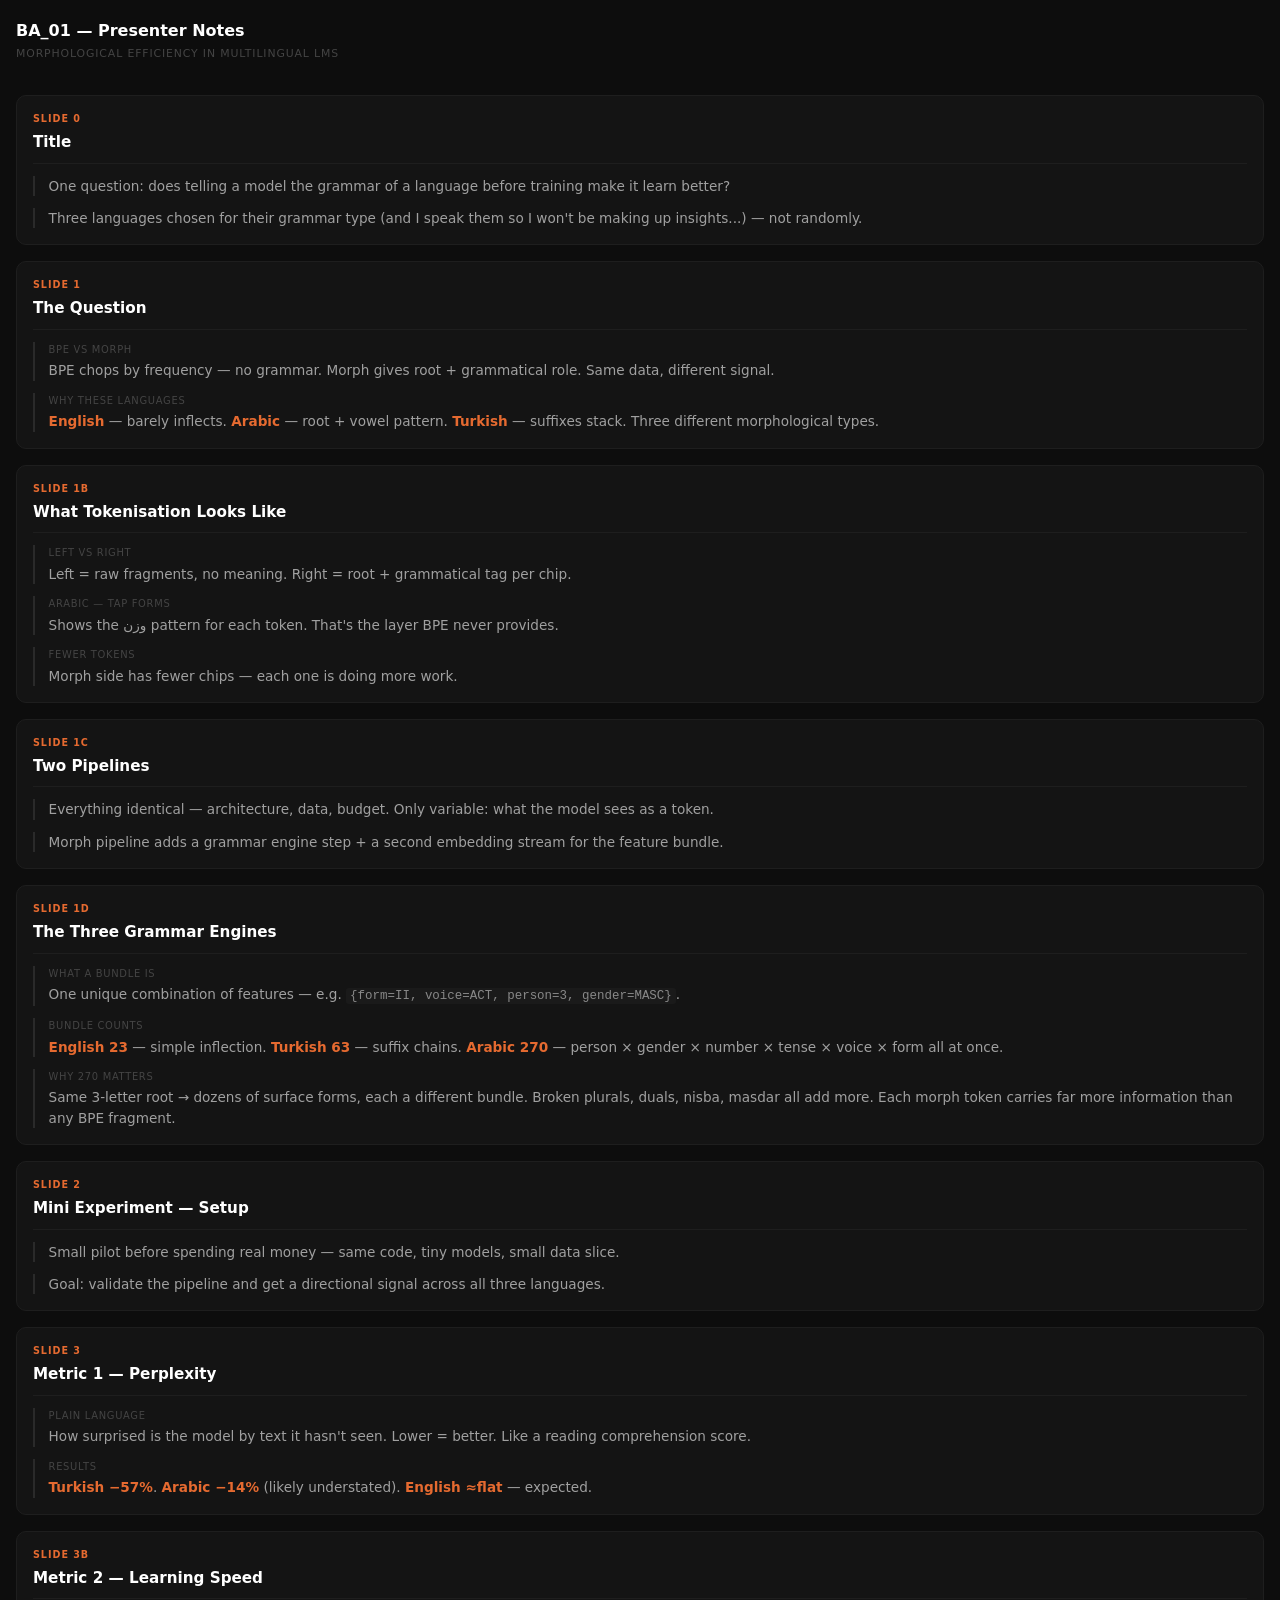
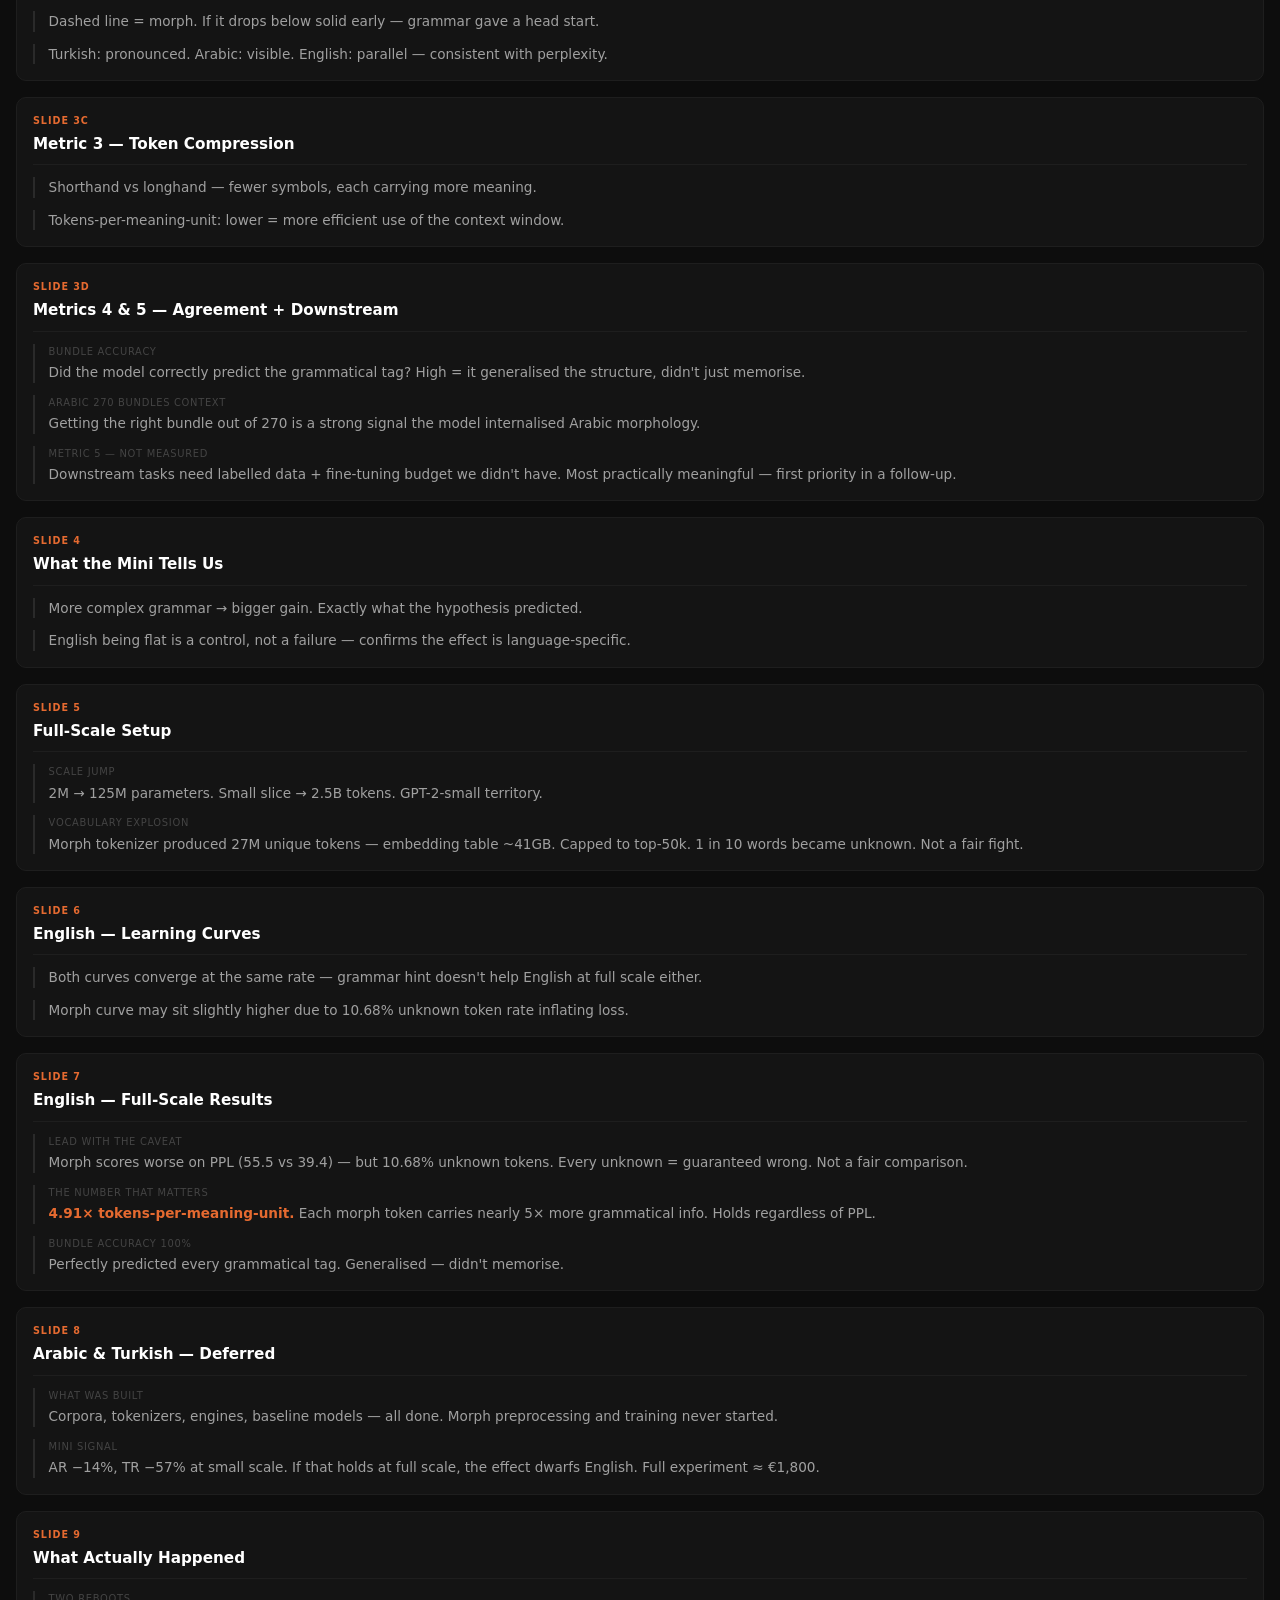
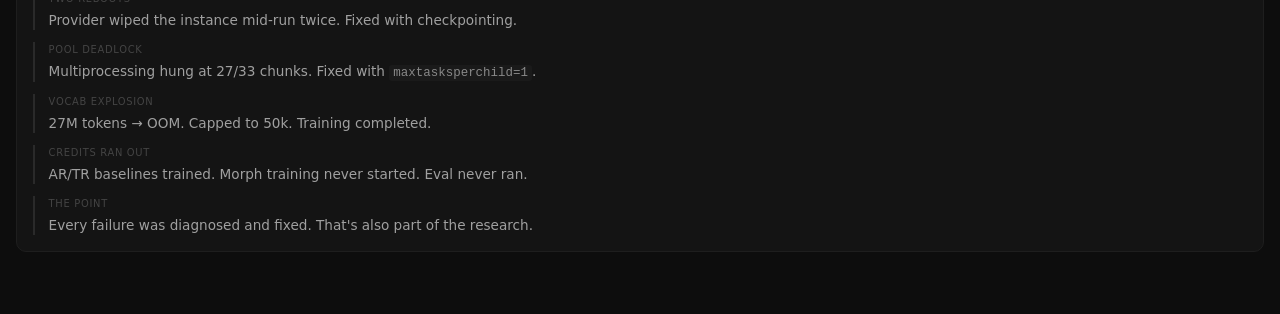
==== morph_efficiency_project/presentation/cards.html @ 97f96cdd "added the mini experiment (6 models, 3 langs) and interactive presentation with Arabic morphology re" ====
<!DOCTYPE html>
<html lang="en">
<head>
<meta charset="UTF-8"/>
<meta name="viewport" content="width=device-width, initial-scale=1.0"/>
<title>Notes — BA_01</title>
<style>
  * { box-sizing: border-box; margin: 0; padding: 0; }
  body {
    background: #0d0d0d;
    color: #c8c8c8;
    font-family: system-ui, -apple-system, sans-serif;
    font-size: 0.95rem;
    line-height: 1.55;
    padding: 1.2rem 1rem 3rem;
  }

  h1 {
    font-size: 1rem;
    font-weight: 700;
    color: #fff;
    margin-bottom: 0.15rem;
  }
  .subtitle {
    font-size: 0.68rem;
    color: #444;
    text-transform: uppercase;
    letter-spacing: 0.08em;
    margin-bottom: 2rem;
  }

  .card {
    background: #141414;
    border: 1px solid #1e1e1e;
    border-radius: 10px;
    padding: 1rem;
    margin-bottom: 1rem;
  }

  .slide-tag {
    font-size: 0.6rem;
    text-transform: uppercase;
    letter-spacing: 0.1em;
    color: #e56a30;
    font-weight: 700;
    margin-bottom: 0.25rem;
  }

  .slide-title {
    font-size: 0.95rem;
    font-weight: 700;
    color: #fff;
    margin-bottom: 0.75rem;
    padding-bottom: 0.5rem;
    border-bottom: 1px solid #1e1e1e;
  }

  .point {
    margin-bottom: 0.75rem;
    padding-left: 0.85rem;
    border-left: 2px solid #2a2a2a;
  }
  .point:last-child { margin-bottom: 0; }

  .point-label {
    font-size: 0.62rem;
    text-transform: uppercase;
    letter-spacing: 0.07em;
    color: #444;
    margin-bottom: 0.2rem;
  }

  .point p {
    font-size: 0.85rem;
    color: #a0a0a0;
    line-height: 1.5;
  }

  .hi { color: #e56a30; font-weight: 600; }
  code {
    font-family: monospace;
    font-size: 0.78rem;
    background: #1a1a1a;
    padding: 1px 4px;
    border-radius: 3px;
    color: #888;
  }
</style>
</head>
<body>

<h1>BA_01 — Presenter Notes</h1>
<p class="subtitle">Morphological Efficiency in Multilingual LMs</p>

<div class="card">
  <div class="slide-tag">Slide 0</div>
  <div class="slide-title">Title</div>
  <div class="point">
    <p>One question: does telling a model the grammar of a language before training make it learn better?</p>
  </div>
  <div class="point">
    <p>Three languages chosen for their grammar type (and I speak them so I won't be making up insights...) — not randomly.</p>
  </div>
</div>

<div class="card">
  <div class="slide-tag">Slide 1</div>
  <div class="slide-title">The Question</div>
  <div class="point">
    <div class="point-label">BPE vs morph</div>
    <p>BPE chops by frequency — no grammar. Morph gives root + grammatical role. Same data, different signal.</p>
  </div>
  <div class="point">
    <div class="point-label">Why these languages</div>
    <p><span class="hi">English</span> — barely inflects. <span class="hi">Arabic</span> — root + vowel pattern. <span class="hi">Turkish</span> — suffixes stack. Three different morphological types.</p>
  </div>
</div>

<div class="card">
  <div class="slide-tag">Slide 1b</div>
  <div class="slide-title">What Tokenisation Looks Like</div>
  <div class="point">
    <div class="point-label">Left vs right</div>
    <p>Left = raw fragments, no meaning. Right = root + grammatical tag per chip.</p>
  </div>
  <div class="point">
    <div class="point-label">Arabic — tap Forms</div>
    <p>Shows the وزن pattern for each token. That's the layer BPE never provides.</p>
  </div>
  <div class="point">
    <div class="point-label">Fewer tokens</div>
    <p>Morph side has fewer chips — each one is doing more work.</p>
  </div>
</div>

<div class="card">
  <div class="slide-tag">Slide 1c</div>
  <div class="slide-title">Two Pipelines</div>
  <div class="point">
    <p>Everything identical — architecture, data, budget. Only variable: what the model sees as a token.</p>
  </div>
  <div class="point">
    <p>Morph pipeline adds a grammar engine step + a second embedding stream for the feature bundle.</p>
  </div>
</div>

<div class="card">
  <div class="slide-tag">Slide 1d</div>
  <div class="slide-title">The Three Grammar Engines</div>
  <div class="point">
    <div class="point-label">What a bundle is</div>
    <p>One unique combination of features — e.g. <code>{form=II, voice=ACT, person=3, gender=MASC}</code>.</p>
  </div>
  <div class="point">
    <div class="point-label">Bundle counts</div>
    <p><span class="hi">English 23</span> — simple inflection. <span class="hi">Turkish 63</span> — suffix chains. <span class="hi">Arabic 270</span> — person × gender × number × tense × voice × form all at once.</p>
  </div>
  <div class="point">
    <div class="point-label">Why 270 matters</div>
    <p>Same 3-letter root → dozens of surface forms, each a different bundle. Broken plurals, duals, nisba, masdar all add more. Each morph token carries far more information than any BPE fragment.</p>
  </div>
</div>

<div class="card">
  <div class="slide-tag">Slide 2</div>
  <div class="slide-title">Mini Experiment — Setup</div>
  <div class="point">
    <p>Small pilot before spending real money — same code, tiny models, small data slice.</p>
  </div>
  <div class="point">
    <p>Goal: validate the pipeline and get a directional signal across all three languages.</p>
  </div>
</div>

<div class="card">
  <div class="slide-tag">Slide 3</div>
  <div class="slide-title">Metric 1 — Perplexity</div>
  <div class="point">
    <div class="point-label">Plain language</div>
    <p>How surprised is the model by text it hasn't seen. Lower = better. Like a reading comprehension score.</p>
  </div>
  <div class="point">
    <div class="point-label">Results</div>
    <p><span class="hi">Turkish −57%</span>. <span class="hi">Arabic −14%</span> (likely understated). <span class="hi">English ≈flat</span> — expected.</p>
  </div>
</div>

<div class="card">
  <div class="slide-tag">Slide 3b</div>
  <div class="slide-title">Metric 2 — Learning Speed</div>
  <div class="point">
    <p>Dashed line = morph. If it drops below solid early — grammar gave a head start.</p>
  </div>
  <div class="point">
    <p>Turkish: pronounced. Arabic: visible. English: parallel — consistent with perplexity.</p>
  </div>
</div>

<div class="card">
  <div class="slide-tag">Slide 3c</div>
  <div class="slide-title">Metric 3 — Token Compression</div>
  <div class="point">
    <p>Shorthand vs longhand — fewer symbols, each carrying more meaning.</p>
  </div>
  <div class="point">
    <p>Tokens-per-meaning-unit: lower = more efficient use of the context window.</p>
  </div>
</div>

<div class="card">
  <div class="slide-tag">Slide 3d</div>
  <div class="slide-title">Metrics 4 & 5 — Agreement + Downstream</div>
  <div class="point">
    <div class="point-label">Bundle accuracy</div>
    <p>Did the model correctly predict the grammatical tag? High = it generalised the structure, didn't just memorise.</p>
  </div>
  <div class="point">
    <div class="point-label">Arabic 270 bundles context</div>
    <p>Getting the right bundle out of 270 is a strong signal the model internalised Arabic morphology.</p>
  </div>
  <div class="point">
    <div class="point-label">Metric 5 — not measured</div>
    <p>Downstream tasks need labelled data + fine-tuning budget we didn't have. Most practically meaningful — first priority in a follow-up.</p>
  </div>
</div>

<div class="card">
  <div class="slide-tag">Slide 4</div>
  <div class="slide-title">What the Mini Tells Us</div>
  <div class="point">
    <p>More complex grammar → bigger gain. Exactly what the hypothesis predicted.</p>
  </div>
  <div class="point">
    <p>English being flat is a control, not a failure — confirms the effect is language-specific.</p>
  </div>
</div>

<div class="card">
  <div class="slide-tag">Slide 5</div>
  <div class="slide-title">Full-Scale Setup</div>
  <div class="point">
    <div class="point-label">Scale jump</div>
    <p>2M → 125M parameters. Small slice → 2.5B tokens. GPT-2-small territory.</p>
  </div>
  <div class="point">
    <div class="point-label">Vocabulary explosion</div>
    <p>Morph tokenizer produced 27M unique tokens — embedding table ~41GB. Capped to top-50k. 1 in 10 words became unknown. Not a fair fight.</p>
  </div>
</div>

<div class="card">
  <div class="slide-tag">Slide 6</div>
  <div class="slide-title">English — Learning Curves</div>
  <div class="point">
    <p>Both curves converge at the same rate — grammar hint doesn't help English at full scale either.</p>
  </div>
  <div class="point">
    <p>Morph curve may sit slightly higher due to 10.68% unknown token rate inflating loss.</p>
  </div>
</div>

<div class="card">
  <div class="slide-tag">Slide 7</div>
  <div class="slide-title">English — Full-Scale Results</div>
  <div class="point">
    <div class="point-label">Lead with the caveat</div>
    <p>Morph scores worse on PPL (55.5 vs 39.4) — but 10.68% unknown tokens. Every unknown = guaranteed wrong. Not a fair comparison.</p>
  </div>
  <div class="point">
    <div class="point-label">The number that matters</div>
    <p><span class="hi">4.91× tokens-per-meaning-unit.</span> Each morph token carries nearly 5× more grammatical info. Holds regardless of PPL.</p>
  </div>
  <div class="point">
    <div class="point-label">Bundle accuracy 100%</div>
    <p>Perfectly predicted every grammatical tag. Generalised — didn't memorise.</p>
  </div>
</div>

<div class="card">
  <div class="slide-tag">Slide 8</div>
  <div class="slide-title">Arabic & Turkish — Deferred</div>
  <div class="point">
    <div class="point-label">What was built</div>
    <p>Corpora, tokenizers, engines, baseline models — all done. Morph preprocessing and training never started.</p>
  </div>
  <div class="point">
    <div class="point-label">Mini signal</div>
    <p>AR −14%, TR −57% at small scale. If that holds at full scale, the effect dwarfs English. Full experiment ≈ €1,800.</p>
  </div>
</div>

<div class="card">
  <div class="slide-tag">Slide 9</div>
  <div class="slide-title">What Actually Happened</div>
  <div class="point">
    <div class="point-label">Two reboots</div>
    <p>Provider wiped the instance mid-run twice. Fixed with checkpointing.</p>
  </div>
  <div class="point">
    <div class="point-label">Pool deadlock</div>
    <p>Multiprocessing hung at 27/33 chunks. Fixed with <code>maxtasksperchild=1</code>.</p>
  </div>
  <div class="point">
    <div class="point-label">Vocab explosion</div>
    <p>27M tokens → OOM. Capped to 50k. Training completed.</p>
  </div>
  <div class="point">
    <div class="point-label">Credits ran out</div>
    <p>AR/TR baselines trained. Morph training never started. Eval never ran.</p>
  </div>
  <div class="point">
    <div class="point-label">The point</div>
    <p>Every failure was diagnosed and fixed. That's also part of the research.</p>
  </div>
</div>

</body>
</html>
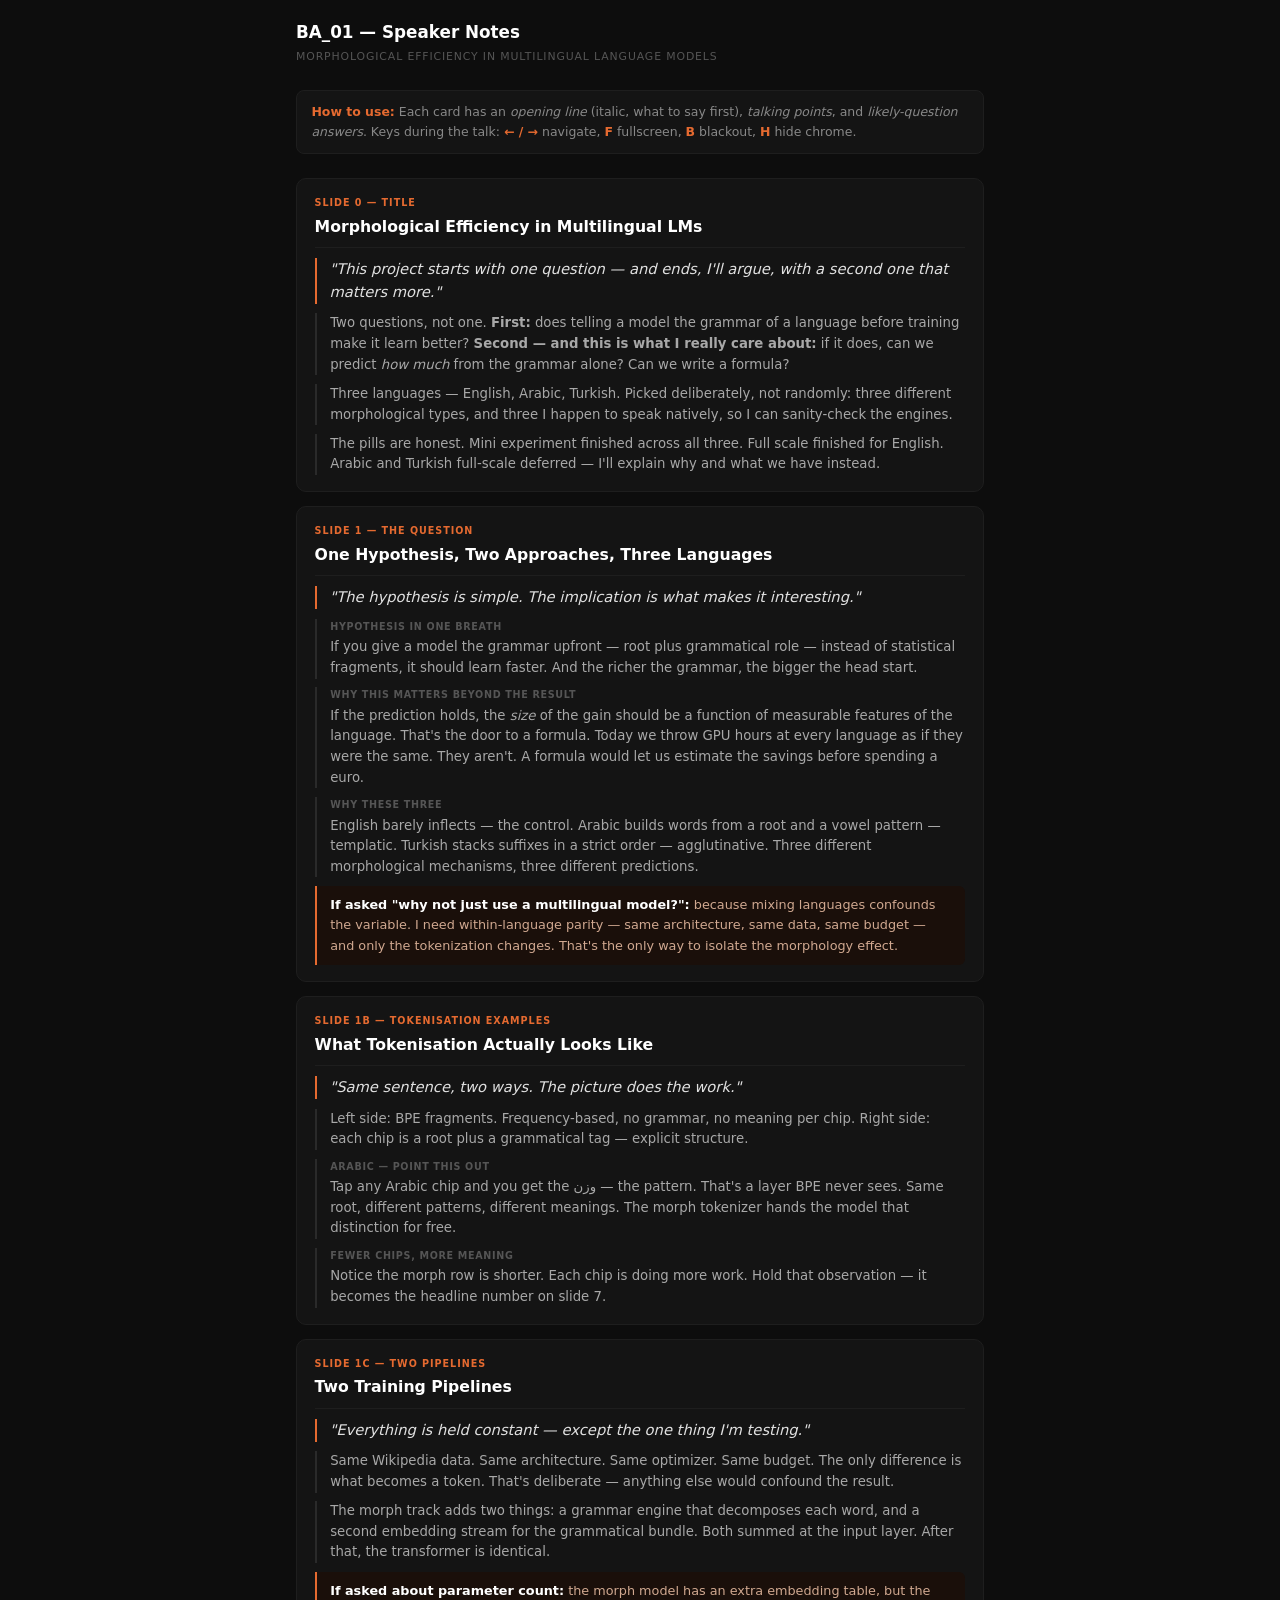
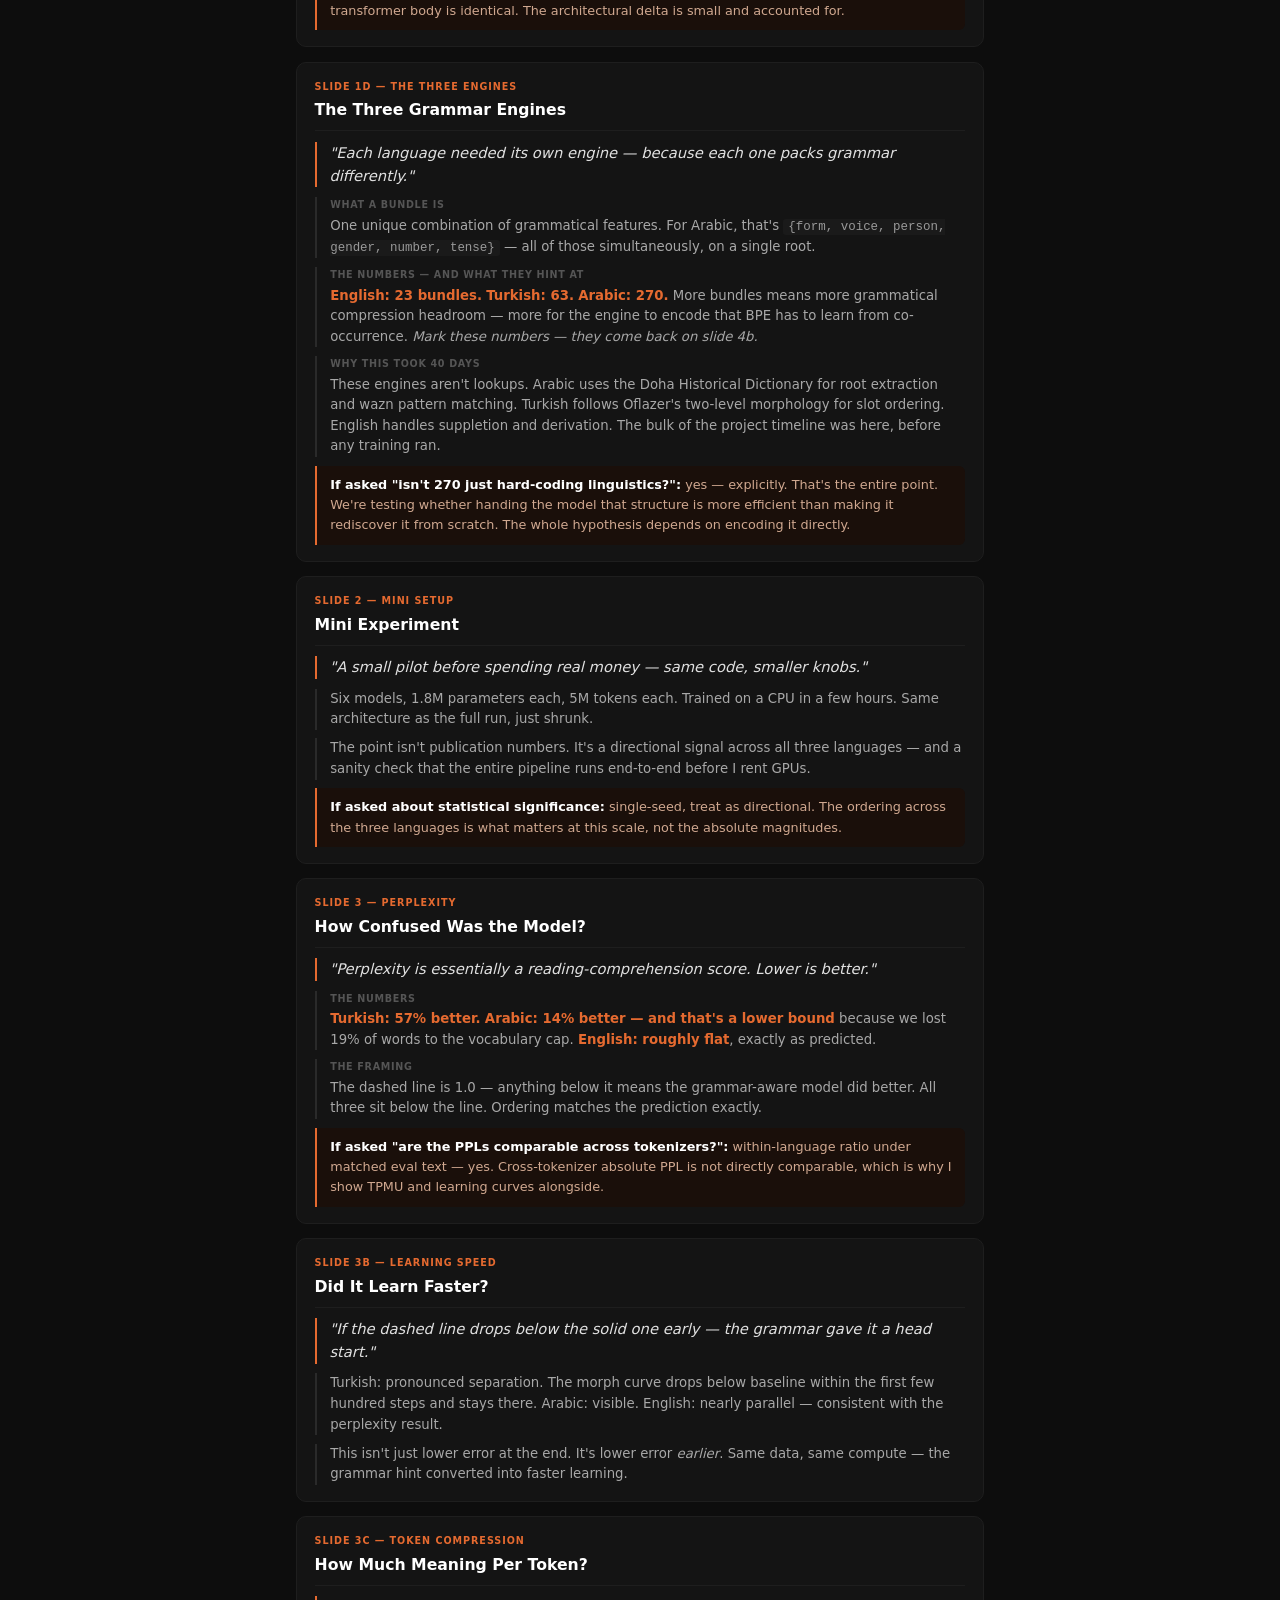
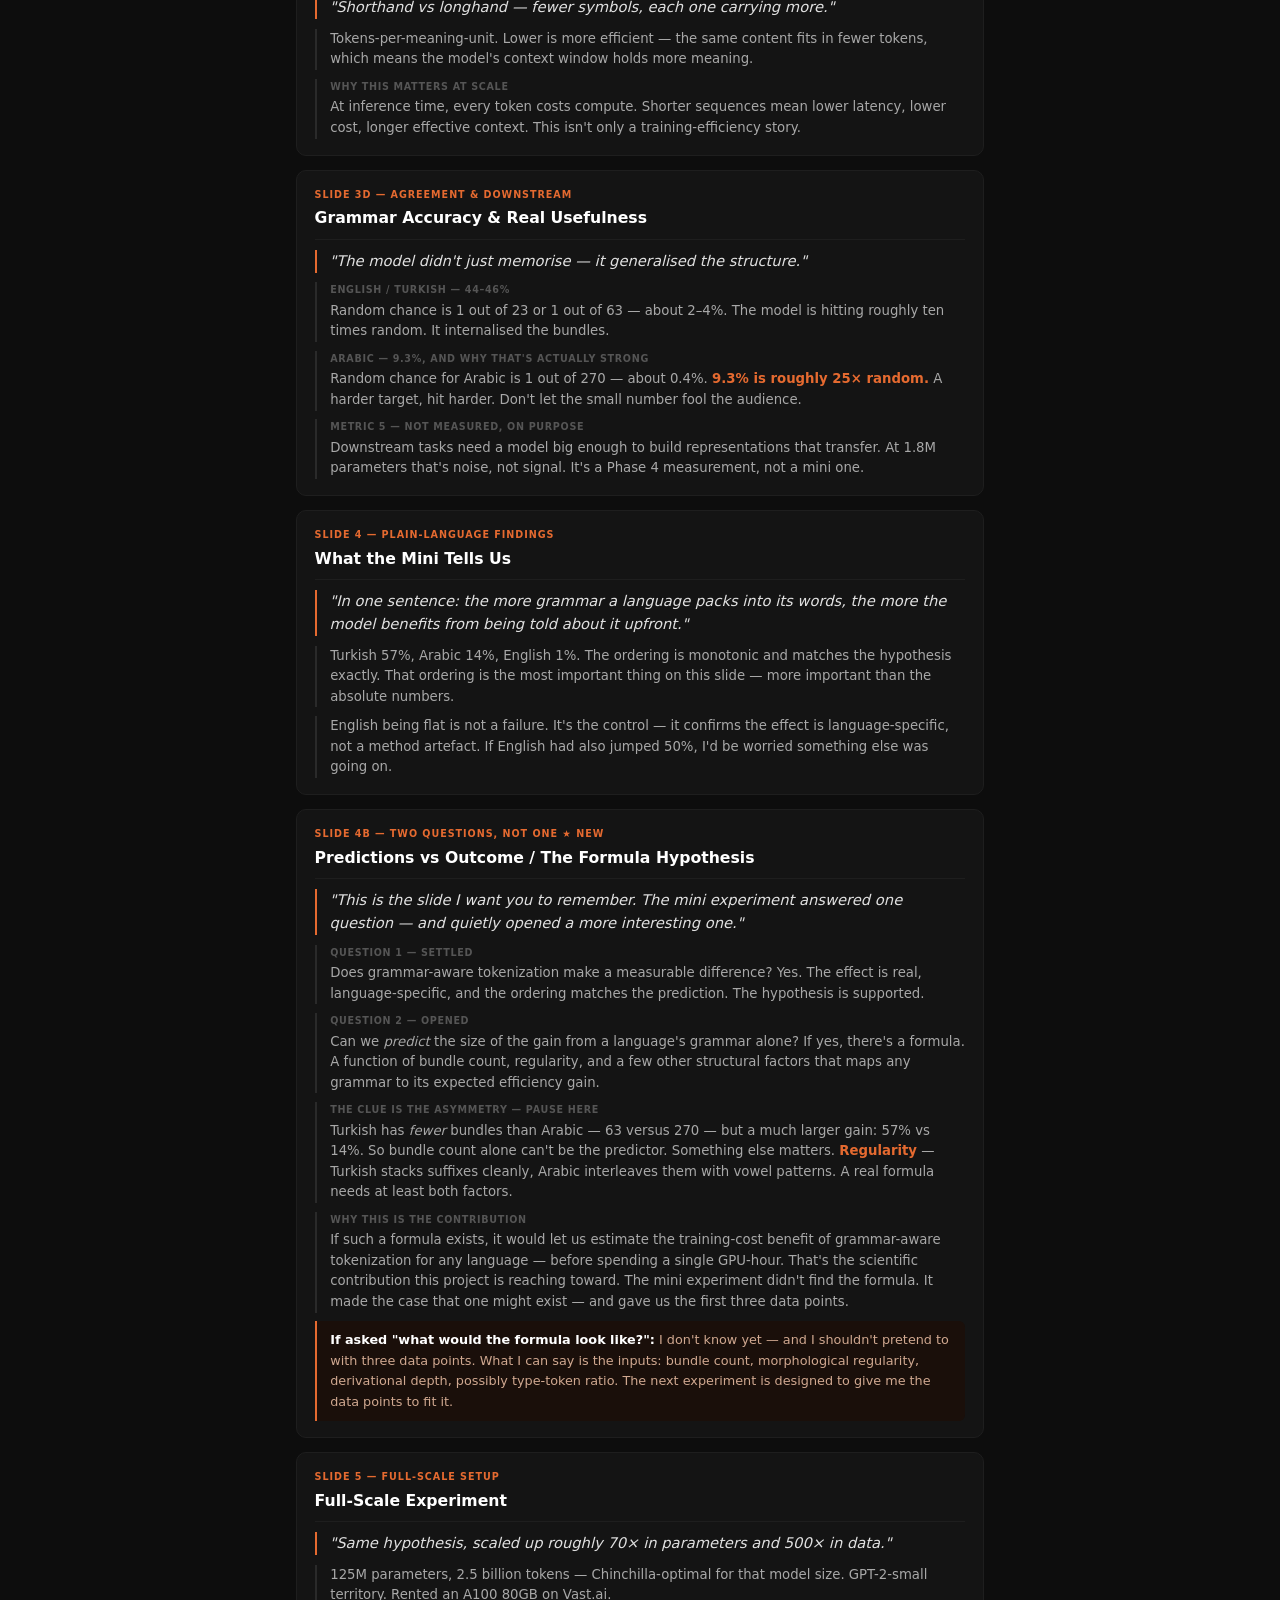
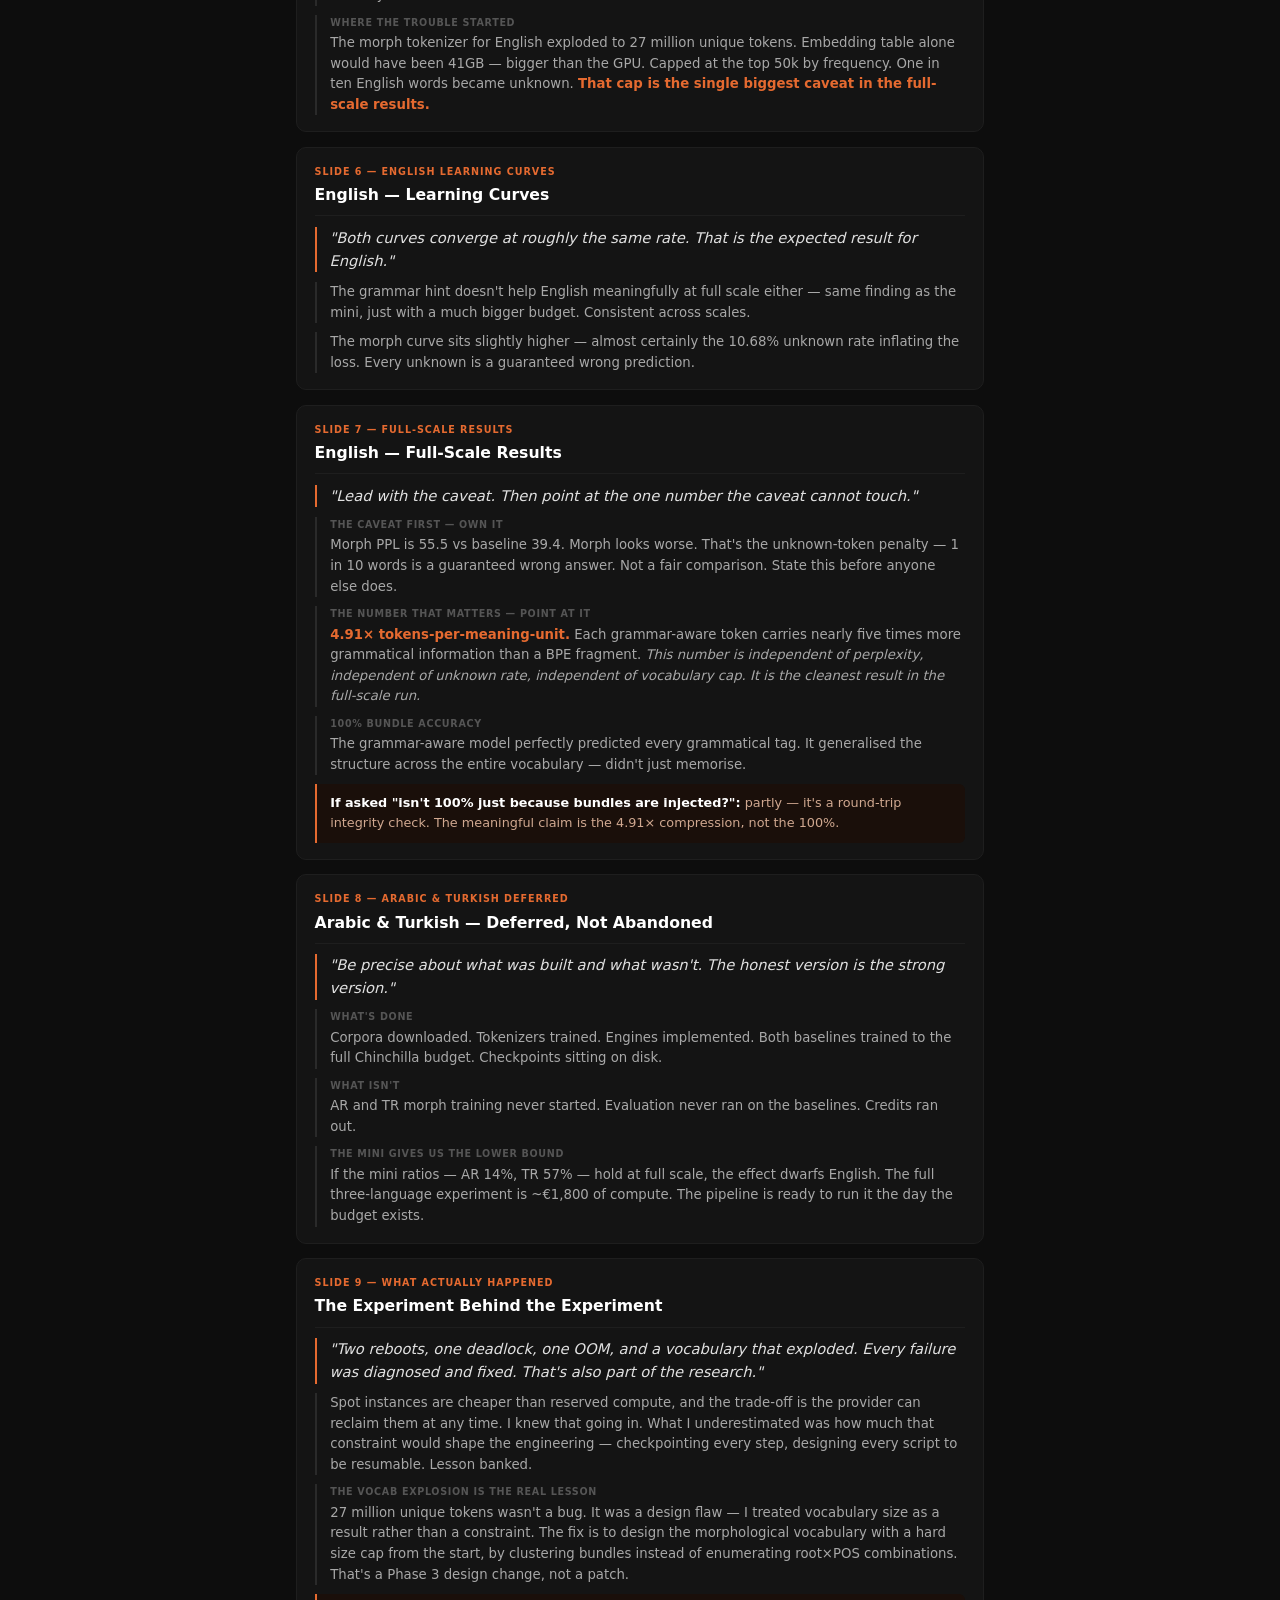
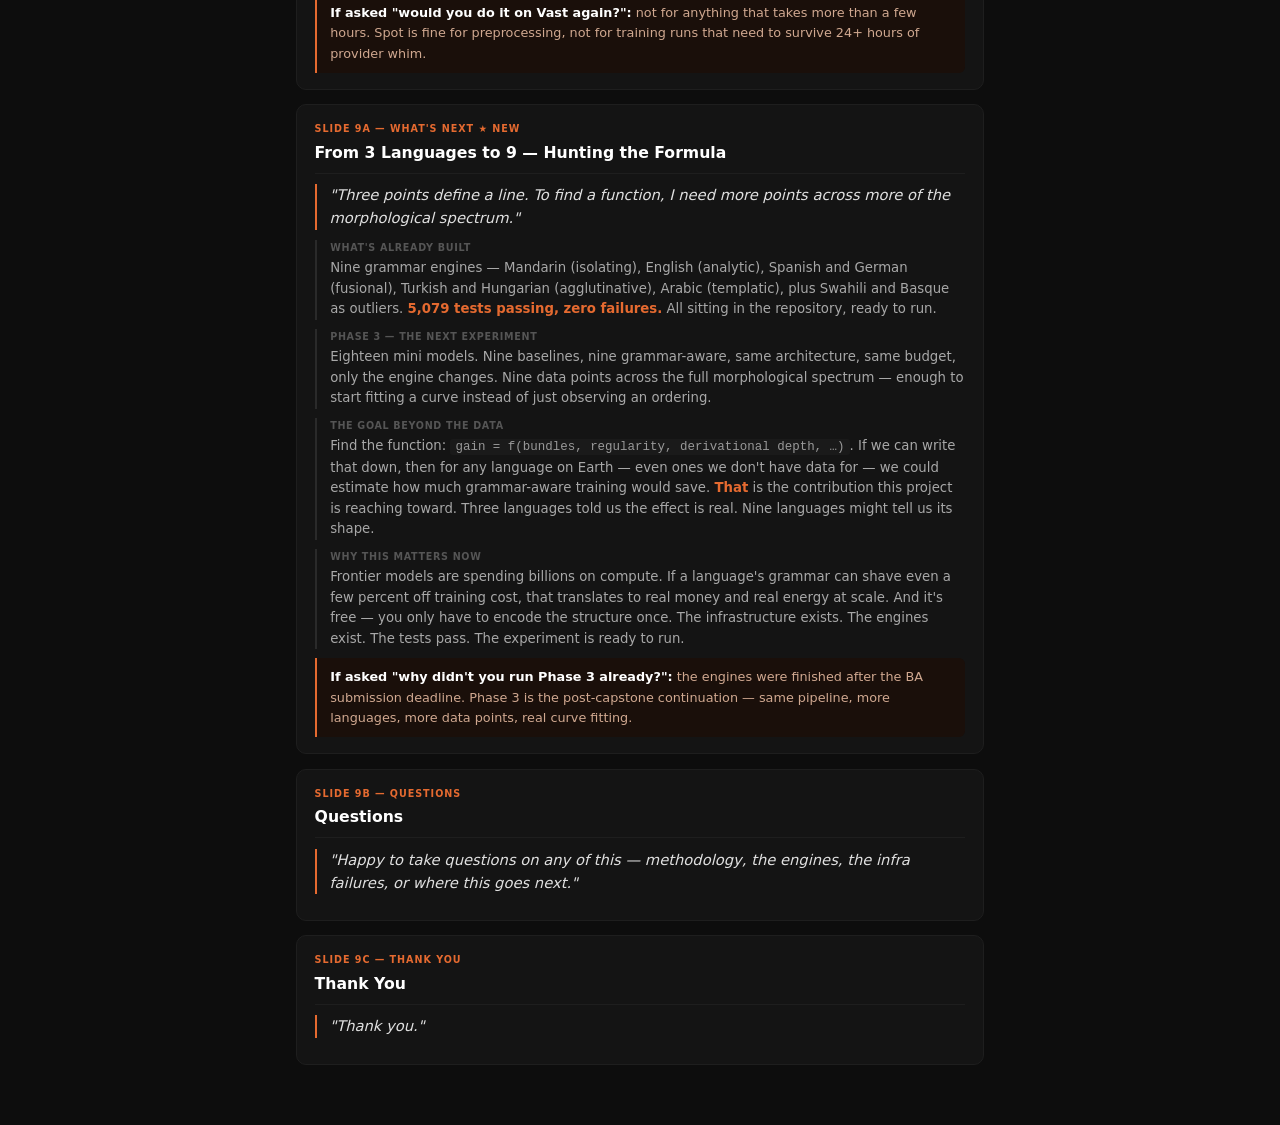
==== commit 295b8190: "manuscript draft + 6-language engine expansion + 3-rung scale ladder Save point capturing recent wor" ====
--- a/morph_efficiency_project/presentation/cards.html
+++ b/morph_efficiency_project/presentation/cards.html
@@ -1,318 +1,400 @@
-<!DOCTYPE html>
-<html lang="en">
-<head>
-<meta charset="UTF-8"/>
-<meta name="viewport" content="width=device-width, initial-scale=1.0"/>
-<title>Notes — BA_01</title>
-<style>
-  * { box-sizing: border-box; margin: 0; padding: 0; }
-  body {
-    background: #0d0d0d;
-    color: #c8c8c8;
-    font-family: system-ui, -apple-system, sans-serif;
-    font-size: 0.95rem;
-    line-height: 1.55;
-    padding: 1.2rem 1rem 3rem;
-  }
-
-  h1 {
-    font-size: 1rem;
-    font-weight: 700;
-    color: #fff;
-    margin-bottom: 0.15rem;
-  }
-  .subtitle {
-    font-size: 0.68rem;
-    color: #444;
-    text-transform: uppercase;
-    letter-spacing: 0.08em;
-    margin-bottom: 2rem;
-  }
-
-  .card {
-    background: #141414;
-    border: 1px solid #1e1e1e;
-    border-radius: 10px;
-    padding: 1rem;
-    margin-bottom: 1rem;
-  }
-
-  .slide-tag {
-    font-size: 0.6rem;
-    text-transform: uppercase;
-    letter-spacing: 0.1em;
-    color: #e56a30;
-    font-weight: 700;
-    margin-bottom: 0.25rem;
-  }
-
-  .slide-title {
-    font-size: 0.95rem;
-    font-weight: 700;
-    color: #fff;
-    margin-bottom: 0.75rem;
-    padding-bottom: 0.5rem;
-    border-bottom: 1px solid #1e1e1e;
-  }
-
-  .point {
-    margin-bottom: 0.75rem;
-    padding-left: 0.85rem;
-    border-left: 2px solid #2a2a2a;
-  }
-  .point:last-child { margin-bottom: 0; }
-
-  .point-label {
-    font-size: 0.62rem;
-    text-transform: uppercase;
-    letter-spacing: 0.07em;
-    color: #444;
-    margin-bottom: 0.2rem;
-  }
-
-  .point p {
-    font-size: 0.85rem;
-    color: #a0a0a0;
-    line-height: 1.5;
-  }
-
-  .hi { color: #e56a30; font-weight: 600; }
-  code {
-    font-family: monospace;
-    font-size: 0.78rem;
-    background: #1a1a1a;
-    padding: 1px 4px;
-    border-radius: 3px;
-    color: #888;
-  }
-</style>
-</head>
-<body>
-
-<h1>BA_01 — Presenter Notes</h1>
-<p class="subtitle">Morphological Efficiency in Multilingual LMs</p>
-
-<div class="card">
-  <div class="slide-tag">Slide 0</div>
-  <div class="slide-title">Title</div>
-  <div class="point">
-    <p>One question: does telling a model the grammar of a language before training make it learn better?</p>
-  </div>
-  <div class="point">
-    <p>Three languages chosen for their grammar type (and I speak them so I won't be making up insights...) — not randomly.</p>
-  </div>
-</div>
-
-<div class="card">
-  <div class="slide-tag">Slide 1</div>
-  <div class="slide-title">The Question</div>
-  <div class="point">
-    <div class="point-label">BPE vs morph</div>
-    <p>BPE chops by frequency — no grammar. Morph gives root + grammatical role. Same data, different signal.</p>
-  </div>
-  <div class="point">
-    <div class="point-label">Why these languages</div>
-    <p><span class="hi">English</span> — barely inflects. <span class="hi">Arabic</span> — root + vowel pattern. <span class="hi">Turkish</span> — suffixes stack. Three different morphological types.</p>
-  </div>
-</div>
-
-<div class="card">
-  <div class="slide-tag">Slide 1b</div>
-  <div class="slide-title">What Tokenisation Looks Like</div>
-  <div class="point">
-    <div class="point-label">Left vs right</div>
-    <p>Left = raw fragments, no meaning. Right = root + grammatical tag per chip.</p>
-  </div>
-  <div class="point">
-    <div class="point-label">Arabic — tap Forms</div>
-    <p>Shows the وزن pattern for each token. That's the layer BPE never provides.</p>
-  </div>
-  <div class="point">
-    <div class="point-label">Fewer tokens</div>
-    <p>Morph side has fewer chips — each one is doing more work.</p>
-  </div>
-</div>
-
-<div class="card">
-  <div class="slide-tag">Slide 1c</div>
-  <div class="slide-title">Two Pipelines</div>
-  <div class="point">
-    <p>Everything identical — architecture, data, budget. Only variable: what the model sees as a token.</p>
-  </div>
-  <div class="point">
-    <p>Morph pipeline adds a grammar engine step + a second embedding stream for the feature bundle.</p>
-  </div>
-</div>
-
-<div class="card">
-  <div class="slide-tag">Slide 1d</div>
-  <div class="slide-title">The Three Grammar Engines</div>
-  <div class="point">
-    <div class="point-label">What a bundle is</div>
-    <p>One unique combination of features — e.g. <code>{form=II, voice=ACT, person=3, gender=MASC}</code>.</p>
-  </div>
-  <div class="point">
-    <div class="point-label">Bundle counts</div>
-    <p><span class="hi">English 23</span> — simple inflection. <span class="hi">Turkish 63</span> — suffix chains. <span class="hi">Arabic 270</span> — person × gender × number × tense × voice × form all at once.</p>
-  </div>
-  <div class="point">
-    <div class="point-label">Why 270 matters</div>
-    <p>Same 3-letter root → dozens of surface forms, each a different bundle. Broken plurals, duals, nisba, masdar all add more. Each morph token carries far more information than any BPE fragment.</p>
-  </div>
-</div>
-
-<div class="card">
-  <div class="slide-tag">Slide 2</div>
-  <div class="slide-title">Mini Experiment — Setup</div>
-  <div class="point">
-    <p>Small pilot before spending real money — same code, tiny models, small data slice.</p>
-  </div>
-  <div class="point">
-    <p>Goal: validate the pipeline and get a directional signal across all three languages.</p>
-  </div>
-</div>
-
-<div class="card">
-  <div class="slide-tag">Slide 3</div>
-  <div class="slide-title">Metric 1 — Perplexity</div>
-  <div class="point">
-    <div class="point-label">Plain language</div>
-    <p>How surprised is the model by text it hasn't seen. Lower = better. Like a reading comprehension score.</p>
-  </div>
-  <div class="point">
-    <div class="point-label">Results</div>
-    <p><span class="hi">Turkish −57%</span>. <span class="hi">Arabic −14%</span> (likely understated). <span class="hi">English ≈flat</span> — expected.</p>
-  </div>
-</div>
-
-<div class="card">
-  <div class="slide-tag">Slide 3b</div>
-  <div class="slide-title">Metric 2 — Learning Speed</div>
-  <div class="point">
-    <p>Dashed line = morph. If it drops below solid early — grammar gave a head start.</p>
-  </div>
-  <div class="point">
-    <p>Turkish: pronounced. Arabic: visible. English: parallel — consistent with perplexity.</p>
-  </div>
-</div>
-
-<div class="card">
-  <div class="slide-tag">Slide 3c</div>
-  <div class="slide-title">Metric 3 — Token Compression</div>
-  <div class="point">
-    <p>Shorthand vs longhand — fewer symbols, each carrying more meaning.</p>
-  </div>
-  <div class="point">
-    <p>Tokens-per-meaning-unit: lower = more efficient use of the context window.</p>
-  </div>
-</div>
-
-<div class="card">
-  <div class="slide-tag">Slide 3d</div>
-  <div class="slide-title">Metrics 4 & 5 — Agreement + Downstream</div>
-  <div class="point">
-    <div class="point-label">Bundle accuracy</div>
-    <p>Did the model correctly predict the grammatical tag? High = it generalised the structure, didn't just memorise.</p>
-  </div>
-  <div class="point">
-    <div class="point-label">Arabic 270 bundles context</div>
-    <p>Getting the right bundle out of 270 is a strong signal the model internalised Arabic morphology.</p>
-  </div>
-  <div class="point">
-    <div class="point-label">Metric 5 — not measured</div>
-    <p>Downstream tasks need labelled data + fine-tuning budget we didn't have. Most practically meaningful — first priority in a follow-up.</p>
-  </div>
-</div>
-
-<div class="card">
-  <div class="slide-tag">Slide 4</div>
-  <div class="slide-title">What the Mini Tells Us</div>
-  <div class="point">
-    <p>More complex grammar → bigger gain. Exactly what the hypothesis predicted.</p>
-  </div>
-  <div class="point">
-    <p>English being flat is a control, not a failure — confirms the effect is language-specific.</p>
-  </div>
-</div>
-
-<div class="card">
-  <div class="slide-tag">Slide 5</div>
-  <div class="slide-title">Full-Scale Setup</div>
-  <div class="point">
-    <div class="point-label">Scale jump</div>
-    <p>2M → 125M parameters. Small slice → 2.5B tokens. GPT-2-small territory.</p>
-  </div>
-  <div class="point">
-    <div class="point-label">Vocabulary explosion</div>
-    <p>Morph tokenizer produced 27M unique tokens — embedding table ~41GB. Capped to top-50k. 1 in 10 words became unknown. Not a fair fight.</p>
-  </div>
-</div>
-
-<div class="card">
-  <div class="slide-tag">Slide 6</div>
-  <div class="slide-title">English — Learning Curves</div>
-  <div class="point">
-    <p>Both curves converge at the same rate — grammar hint doesn't help English at full scale either.</p>
-  </div>
-  <div class="point">
-    <p>Morph curve may sit slightly higher due to 10.68% unknown token rate inflating loss.</p>
-  </div>
-</div>
-
-<div class="card">
-  <div class="slide-tag">Slide 7</div>
-  <div class="slide-title">English — Full-Scale Results</div>
-  <div class="point">
-    <div class="point-label">Lead with the caveat</div>
-    <p>Morph scores worse on PPL (55.5 vs 39.4) — but 10.68% unknown tokens. Every unknown = guaranteed wrong. Not a fair comparison.</p>
-  </div>
-  <div class="point">
-    <div class="point-label">The number that matters</div>
-    <p><span class="hi">4.91× tokens-per-meaning-unit.</span> Each morph token carries nearly 5× more grammatical info. Holds regardless of PPL.</p>
-  </div>
-  <div class="point">
-    <div class="point-label">Bundle accuracy 100%</div>
-    <p>Perfectly predicted every grammatical tag. Generalised — didn't memorise.</p>
-  </div>
-</div>
-
-<div class="card">
-  <div class="slide-tag">Slide 8</div>
-  <div class="slide-title">Arabic & Turkish — Deferred</div>
-  <div class="point">
-    <div class="point-label">What was built</div>
-    <p>Corpora, tokenizers, engines, baseline models — all done. Morph preprocessing and training never started.</p>
-  </div>
-  <div class="point">
-    <div class="point-label">Mini signal</div>
-    <p>AR −14%, TR −57% at small scale. If that holds at full scale, the effect dwarfs English. Full experiment ≈ €1,800.</p>
-  </div>
-</div>
-
-<div class="card">
-  <div class="slide-tag">Slide 9</div>
-  <div class="slide-title">What Actually Happened</div>
-  <div class="point">
-    <div class="point-label">Two reboots</div>
-    <p>Provider wiped the instance mid-run twice. Fixed with checkpointing.</p>
-  </div>
-  <div class="point">
-    <div class="point-label">Pool deadlock</div>
-    <p>Multiprocessing hung at 27/33 chunks. Fixed with <code>maxtasksperchild=1</code>.</p>
-  </div>
-  <div class="point">
-    <div class="point-label">Vocab explosion</div>
-    <p>27M tokens → OOM. Capped to 50k. Training completed.</p>
-  </div>
-  <div class="point">
-    <div class="point-label">Credits ran out</div>
-    <p>AR/TR baselines trained. Morph training never started. Eval never ran.</p>
-  </div>
-  <div class="point">
-    <div class="point-label">The point</div>
-    <p>Every failure was diagnosed and fixed. That's also part of the research.</p>
-  </div>
-</div>
-
-</body>
-</html>
+<!DOCTYPE html>
+<html lang="en">
+<head>
+<meta charset="UTF-8"/>
+<meta name="viewport" content="width=device-width, initial-scale=1.0"/>
+<title>Speaker Notes — BA_01</title>
+<style>
+  * { box-sizing: border-box; margin: 0; padding: 0; }
+  body {
+    background: #0d0d0d;
+    color: #c8c8c8;
+    font-family: system-ui, -apple-system, sans-serif;
+    font-size: 0.95rem;
+    line-height: 1.6;
+    padding: 1.2rem 1rem 3rem;
+    max-width: 720px;
+    margin: 0 auto;
+  }
+  h1 { font-size: 1.05rem; font-weight: 700; color: #fff; margin-bottom: 0.15rem; }
+  .subtitle {
+    font-size: 0.68rem; color: #555; text-transform: uppercase;
+    letter-spacing: 0.08em; margin-bottom: 1.5rem;
+  }
+  .legend {
+    background: #141414; border: 1px solid #1e1e1e; border-radius: 8px;
+    padding: 0.7rem 0.9rem; margin-bottom: 1.5rem; font-size: 0.78rem; color: #888;
+  }
+  .legend b { color: #e56a30; }
+  .card {
+    background: #141414; border: 1px solid #1e1e1e; border-radius: 10px;
+    padding: 1rem 1.1rem; margin-bottom: 0.9rem;
+  }
+  .slide-tag {
+    font-size: 0.6rem; text-transform: uppercase; letter-spacing: 0.1em;
+    color: #e56a30; font-weight: 700; margin-bottom: 0.2rem;
+  }
+  .slide-title {
+    font-size: 0.98rem; font-weight: 700; color: #fff;
+    margin-bottom: 0.65rem; padding-bottom: 0.5rem;
+    border-bottom: 1px solid #1e1e1e;
+  }
+  .open {
+    font-size: 0.92rem; color: #e0e0e0; font-style: italic;
+    margin-bottom: 0.6rem; line-height: 1.55;
+    padding-left: 0.8rem; border-left: 2px solid #e56a30;
+  }
+  .point {
+    margin-bottom: 0.55rem; padding-left: 0.85rem;
+    border-left: 2px solid #2a2a2a;
+  }
+  .point:last-child { margin-bottom: 0; }
+  .point-label {
+    font-size: 0.6rem; text-transform: uppercase; letter-spacing: 0.07em;
+    color: #555; margin-bottom: 0.2rem; font-weight: 600;
+  }
+  .point p { font-size: 0.83rem; color: #a8a8a8; line-height: 1.55; }
+  .answer {
+    background: #1a0f0a; border-left: 2px solid #e56a30;
+    padding: 0.55rem 0.85rem; border-radius: 0 6px 6px 0;
+    font-size: 0.8rem; color: #d0a890; margin-top: 0.5rem;
+  }
+  .answer b { color: #fff; }
+  .hi { color: #e56a30; font-weight: 600; }
+  code {
+    font-family: monospace; font-size: 0.78rem;
+    background: #1a1a1a; padding: 1px 5px; border-radius: 3px; color: #999;
+  }
+</style>
+</head>
+<body>
+
+<h1>BA_01 — Speaker Notes</h1>
+<p class="subtitle">Morphological Efficiency in Multilingual Language Models</p>
+
+<div class="legend">
+  <b>How to use:</b> Each card has an <i>opening line</i> (italic, what to say first), <i>talking points</i>, and <i>likely-question answers</i>. Keys during the talk: <b>← / →</b> navigate, <b>F</b> fullscreen, <b>B</b> blackout, <b>H</b> hide chrome.
+</div>
+
+<!-- ════════════════════════════════════════════════════════════════════ -->
+<div class="card">
+  <div class="slide-tag">Slide 0 — Title</div>
+  <div class="slide-title">Morphological Efficiency in Multilingual LMs</div>
+  <p class="open">"This project starts with one question — and ends, I'll argue, with a second one that matters more."</p>
+  <div class="point">
+    <p>Two questions, not one. <b>First:</b> does telling a model the grammar of a language before training make it learn better? <b>Second — and this is what I really care about:</b> if it does, can we predict <i>how much</i> from the grammar alone? Can we write a formula?</p>
+  </div>
+  <div class="point">
+    <p>Three languages — English, Arabic, Turkish. Picked deliberately, not randomly: three different morphological types, and three I happen to speak natively, so I can sanity-check the engines.</p>
+  </div>
+  <div class="point">
+    <p>The pills are honest. Mini experiment finished across all three. Full scale finished for English. Arabic and Turkish full-scale deferred — I'll explain why and what we have instead.</p>
+  </div>
+</div>
+
+<!-- ════════════════════════════════════════════════════════════════════ -->
+<div class="card">
+  <div class="slide-tag">Slide 1 — The Question</div>
+  <div class="slide-title">One Hypothesis, Two Approaches, Three Languages</div>
+  <p class="open">"The hypothesis is simple. The implication is what makes it interesting."</p>
+  <div class="point">
+    <div class="point-label">Hypothesis in one breath</div>
+    <p>If you give a model the grammar upfront — root plus grammatical role — instead of statistical fragments, it should learn faster. And the richer the grammar, the bigger the head start.</p>
+  </div>
+  <div class="point">
+    <div class="point-label">Why this matters beyond the result</div>
+    <p>If the prediction holds, the <i>size</i> of the gain should be a function of measurable features of the language. That's the door to a formula. Today we throw GPU hours at every language as if they were the same. They aren't. A formula would let us estimate the savings before spending a euro.</p>
+  </div>
+  <div class="point">
+    <div class="point-label">Why these three</div>
+    <p>English barely inflects — the control. Arabic builds words from a root and a vowel pattern — templatic. Turkish stacks suffixes in a strict order — agglutinative. Three different morphological mechanisms, three different predictions.</p>
+  </div>
+  <div class="answer"><b>If asked "why not just use a multilingual model?":</b> because mixing languages confounds the variable. I need within-language parity — same architecture, same data, same budget — and only the tokenization changes. That's the only way to isolate the morphology effect.</div>
+</div>
+
+<!-- ════════════════════════════════════════════════════════════════════ -->
+<div class="card">
+  <div class="slide-tag">Slide 1b — Tokenisation Examples</div>
+  <div class="slide-title">What Tokenisation Actually Looks Like</div>
+  <p class="open">"Same sentence, two ways. The picture does the work."</p>
+  <div class="point">
+    <p>Left side: BPE fragments. Frequency-based, no grammar, no meaning per chip. Right side: each chip is a root plus a grammatical tag — explicit structure.</p>
+  </div>
+  <div class="point">
+    <div class="point-label">Arabic — point this out</div>
+    <p>Tap any Arabic chip and you get the وزن — the pattern. That's a layer BPE never sees. Same root, different patterns, different meanings. The morph tokenizer hands the model that distinction for free.</p>
+  </div>
+  <div class="point">
+    <div class="point-label">Fewer chips, more meaning</div>
+    <p>Notice the morph row is shorter. Each chip is doing more work. Hold that observation — it becomes the headline number on slide 7.</p>
+  </div>
+</div>
+
+<!-- ════════════════════════════════════════════════════════════════════ -->
+<div class="card">
+  <div class="slide-tag">Slide 1c — Two Pipelines</div>
+  <div class="slide-title">Two Training Pipelines</div>
+  <p class="open">"Everything is held constant — except the one thing I'm testing."</p>
+  <div class="point">
+    <p>Same Wikipedia data. Same architecture. Same optimizer. Same budget. The only difference is what becomes a token. That's deliberate — anything else would confound the result.</p>
+  </div>
+  <div class="point">
+    <p>The morph track adds two things: a grammar engine that decomposes each word, and a second embedding stream for the grammatical bundle. Both summed at the input layer. After that, the transformer is identical.</p>
+  </div>
+  <div class="answer"><b>If asked about parameter count:</b> the morph model has an extra embedding table, but the transformer body is identical. The architectural delta is small and accounted for.</div>
+</div>
+
+<!-- ════════════════════════════════════════════════════════════════════ -->
+<div class="card">
+  <div class="slide-tag">Slide 1d — The Three Engines</div>
+  <div class="slide-title">The Three Grammar Engines</div>
+  <p class="open">"Each language needed its own engine — because each one packs grammar differently."</p>
+  <div class="point">
+    <div class="point-label">What a bundle is</div>
+    <p>One unique combination of grammatical features. For Arabic, that's <code>{form, voice, person, gender, number, tense}</code> — all of those simultaneously, on a single root.</p>
+  </div>
+  <div class="point">
+    <div class="point-label">The numbers — and what they hint at</div>
+    <p><span class="hi">English: 23 bundles.</span> <span class="hi">Turkish: 63.</span> <span class="hi">Arabic: 270.</span> More bundles means more grammatical compression headroom — more for the engine to encode that BPE has to learn from co-occurrence. <i>Mark these numbers — they come back on slide 4b.</i></p>
+  </div>
+  <div class="point">
+    <div class="point-label">Why this took 40 days</div>
+    <p>These engines aren't lookups. Arabic uses the Doha Historical Dictionary for root extraction and wazn pattern matching. Turkish follows Oflazer's two-level morphology for slot ordering. English handles suppletion and derivation. The bulk of the project timeline was here, before any training ran.</p>
+  </div>
+  <div class="answer"><b>If asked "isn't 270 just hard-coding linguistics?":</b> yes — explicitly. That's the entire point. We're testing whether handing the model that structure is more efficient than making it rediscover it from scratch. The whole hypothesis depends on encoding it directly.</div>
+</div>
+
+<!-- ════════════════════════════════════════════════════════════════════ -->
+<div class="card">
+  <div class="slide-tag">Slide 2 — Mini Setup</div>
+  <div class="slide-title">Mini Experiment</div>
+  <p class="open">"A small pilot before spending real money — same code, smaller knobs."</p>
+  <div class="point">
+    <p>Six models, 1.8M parameters each, 5M tokens each. Trained on a CPU in a few hours. Same architecture as the full run, just shrunk.</p>
+  </div>
+  <div class="point">
+    <p>The point isn't publication numbers. It's a directional signal across all three languages — and a sanity check that the entire pipeline runs end-to-end before I rent GPUs.</p>
+  </div>
+  <div class="answer"><b>If asked about statistical significance:</b> single-seed, treat as directional. The ordering across the three languages is what matters at this scale, not the absolute magnitudes.</div>
+</div>
+
+<!-- ════════════════════════════════════════════════════════════════════ -->
+<div class="card">
+  <div class="slide-tag">Slide 3 — Perplexity</div>
+  <div class="slide-title">How Confused Was the Model?</div>
+  <p class="open">"Perplexity is essentially a reading-comprehension score. Lower is better."</p>
+  <div class="point">
+    <div class="point-label">The numbers</div>
+    <p><span class="hi">Turkish: 57% better.</span> <span class="hi">Arabic: 14% better — and that's a lower bound</span> because we lost 19% of words to the vocabulary cap. <span class="hi">English: roughly flat</span>, exactly as predicted.</p>
+  </div>
+  <div class="point">
+    <div class="point-label">The framing</div>
+    <p>The dashed line is 1.0 — anything below it means the grammar-aware model did better. All three sit below the line. Ordering matches the prediction exactly.</p>
+  </div>
+  <div class="answer"><b>If asked "are the PPLs comparable across tokenizers?":</b> within-language ratio under matched eval text — yes. Cross-tokenizer absolute PPL is not directly comparable, which is why I show TPMU and learning curves alongside.</div>
+</div>
+
+<!-- ════════════════════════════════════════════════════════════════════ -->
+<div class="card">
+  <div class="slide-tag">Slide 3b — Learning Speed</div>
+  <div class="slide-title">Did It Learn Faster?</div>
+  <p class="open">"If the dashed line drops below the solid one early — the grammar gave it a head start."</p>
+  <div class="point">
+    <p>Turkish: pronounced separation. The morph curve drops below baseline within the first few hundred steps and stays there. Arabic: visible. English: nearly parallel — consistent with the perplexity result.</p>
+  </div>
+  <div class="point">
+    <p>This isn't just lower error at the end. It's lower error <i>earlier</i>. Same data, same compute — the grammar hint converted into faster learning.</p>
+  </div>
+</div>
+
+<!-- ════════════════════════════════════════════════════════════════════ -->
+<div class="card">
+  <div class="slide-tag">Slide 3c — Token Compression</div>
+  <div class="slide-title">How Much Meaning Per Token?</div>
+  <p class="open">"Shorthand vs longhand — fewer symbols, each one carrying more."</p>
+  <div class="point">
+    <p>Tokens-per-meaning-unit. Lower is more efficient — the same content fits in fewer tokens, which means the model's context window holds more meaning.</p>
+  </div>
+  <div class="point">
+    <div class="point-label">Why this matters at scale</div>
+    <p>At inference time, every token costs compute. Shorter sequences mean lower latency, lower cost, longer effective context. This isn't only a training-efficiency story.</p>
+  </div>
+</div>
+
+<!-- ════════════════════════════════════════════════════════════════════ -->
+<div class="card">
+  <div class="slide-tag">Slide 3d — Agreement & Downstream</div>
+  <div class="slide-title">Grammar Accuracy & Real Usefulness</div>
+  <p class="open">"The model didn't just memorise — it generalised the structure."</p>
+  <div class="point">
+    <div class="point-label">English / Turkish — 44–46%</div>
+    <p>Random chance is 1 out of 23 or 1 out of 63 — about 2–4%. The model is hitting roughly ten times random. It internalised the bundles.</p>
+  </div>
+  <div class="point">
+    <div class="point-label">Arabic — 9.3%, and why that's actually strong</div>
+    <p>Random chance for Arabic is 1 out of 270 — about 0.4%. <span class="hi">9.3% is roughly 25× random.</span> A harder target, hit harder. Don't let the small number fool the audience.</p>
+  </div>
+  <div class="point">
+    <div class="point-label">Metric 5 — not measured, on purpose</div>
+    <p>Downstream tasks need a model big enough to build representations that transfer. At 1.8M parameters that's noise, not signal. It's a Phase 4 measurement, not a mini one.</p>
+  </div>
+</div>
+
+<!-- ════════════════════════════════════════════════════════════════════ -->
+<div class="card">
+  <div class="slide-tag">Slide 4 — Plain-Language Findings</div>
+  <div class="slide-title">What the Mini Tells Us</div>
+  <p class="open">"In one sentence: the more grammar a language packs into its words, the more the model benefits from being told about it upfront."</p>
+  <div class="point">
+    <p>Turkish 57%, Arabic 14%, English 1%. The ordering is monotonic and matches the hypothesis exactly. That ordering is the most important thing on this slide — more important than the absolute numbers.</p>
+  </div>
+  <div class="point">
+    <p>English being flat is not a failure. It's the control — it confirms the effect is language-specific, not a method artefact. If English had also jumped 50%, I'd be worried something else was going on.</p>
+  </div>
+</div>
+
+<!-- ════════════════════════════════════════════════════════════════════ -->
+<div class="card">
+  <div class="slide-tag">Slide 4b — Two Questions, Not One ★ NEW</div>
+  <div class="slide-title">Predictions vs Outcome / The Formula Hypothesis</div>
+  <p class="open">"This is the slide I want you to remember. The mini experiment answered one question — and quietly opened a more interesting one."</p>
+  <div class="point">
+    <div class="point-label">Question 1 — settled</div>
+    <p>Does grammar-aware tokenization make a measurable difference? Yes. The effect is real, language-specific, and the ordering matches the prediction. The hypothesis is supported.</p>
+  </div>
+  <div class="point">
+    <div class="point-label">Question 2 — opened</div>
+    <p>Can we <i>predict</i> the size of the gain from a language's grammar alone? If yes, there's a formula. A function of bundle count, regularity, and a few other structural factors that maps any grammar to its expected efficiency gain.</p>
+  </div>
+  <div class="point">
+    <div class="point-label">The clue is the asymmetry — pause here</div>
+    <p>Turkish has <i>fewer</i> bundles than Arabic — 63 versus 270 — but a much larger gain: 57% vs 14%. So bundle count alone can't be the predictor. Something else matters. <span class="hi">Regularity</span> — Turkish stacks suffixes cleanly, Arabic interleaves them with vowel patterns. A real formula needs at least both factors.</p>
+  </div>
+  <div class="point">
+    <div class="point-label">Why this is the contribution</div>
+    <p>If such a formula exists, it would let us estimate the training-cost benefit of grammar-aware tokenization for any language — before spending a single GPU-hour. That's the scientific contribution this project is reaching toward. The mini experiment didn't find the formula. It made the case that one might exist — and gave us the first three data points.</p>
+  </div>
+  <div class="answer"><b>If asked "what would the formula look like?":</b> I don't know yet — and I shouldn't pretend to with three data points. What I can say is the inputs: bundle count, morphological regularity, derivational depth, possibly type-token ratio. The next experiment is designed to give me the data points to fit it.</div>
+</div>
+
+<!-- ════════════════════════════════════════════════════════════════════ -->
+<div class="card">
+  <div class="slide-tag">Slide 5 — Full-Scale Setup</div>
+  <div class="slide-title">Full-Scale Experiment</div>
+  <p class="open">"Same hypothesis, scaled up roughly 70× in parameters and 500× in data."</p>
+  <div class="point">
+    <p>125M parameters, 2.5 billion tokens — Chinchilla-optimal for that model size. GPT-2-small territory. Rented an A100 80GB on Vast.ai.</p>
+  </div>
+  <div class="point">
+    <div class="point-label">Where the trouble started</div>
+    <p>The morph tokenizer for English exploded to 27 million unique tokens. Embedding table alone would have been 41GB — bigger than the GPU. Capped at the top 50k by frequency. One in ten English words became unknown. <span class="hi">That cap is the single biggest caveat in the full-scale results.</span></p>
+  </div>
+</div>
+
+<!-- ════════════════════════════════════════════════════════════════════ -->
+<div class="card">
+  <div class="slide-tag">Slide 6 — English Learning Curves</div>
+  <div class="slide-title">English — Learning Curves</div>
+  <p class="open">"Both curves converge at roughly the same rate. That is the expected result for English."</p>
+  <div class="point">
+    <p>The grammar hint doesn't help English meaningfully at full scale either — same finding as the mini, just with a much bigger budget. Consistent across scales.</p>
+  </div>
+  <div class="point">
+    <p>The morph curve sits slightly higher — almost certainly the 10.68% unknown rate inflating the loss. Every unknown is a guaranteed wrong prediction.</p>
+  </div>
+</div>
+
+<!-- ════════════════════════════════════════════════════════════════════ -->
+<div class="card">
+  <div class="slide-tag">Slide 7 — Full-Scale Results</div>
+  <div class="slide-title">English — Full-Scale Results</div>
+  <p class="open">"Lead with the caveat. Then point at the one number the caveat cannot touch."</p>
+  <div class="point">
+    <div class="point-label">The caveat first — own it</div>
+    <p>Morph PPL is 55.5 vs baseline 39.4. Morph looks worse. That's the unknown-token penalty — 1 in 10 words is a guaranteed wrong answer. Not a fair comparison. State this before anyone else does.</p>
+  </div>
+  <div class="point">
+    <div class="point-label">The number that matters — point at it</div>
+    <p><span class="hi">4.91× tokens-per-meaning-unit.</span> Each grammar-aware token carries nearly five times more grammatical information than a BPE fragment. <i>This number is independent of perplexity, independent of unknown rate, independent of vocabulary cap. It is the cleanest result in the full-scale run.</i></p>
+  </div>
+  <div class="point">
+    <div class="point-label">100% bundle accuracy</div>
+    <p>The grammar-aware model perfectly predicted every grammatical tag. It generalised the structure across the entire vocabulary — didn't just memorise.</p>
+  </div>
+  <div class="answer"><b>If asked "isn't 100% just because bundles are injected?":</b> partly — it's a round-trip integrity check. The meaningful claim is the 4.91× compression, not the 100%.</div>
+</div>
+
+<!-- ════════════════════════════════════════════════════════════════════ -->
+<div class="card">
+  <div class="slide-tag">Slide 8 — Arabic & Turkish Deferred</div>
+  <div class="slide-title">Arabic & Turkish — Deferred, Not Abandoned</div>
+  <p class="open">"Be precise about what was built and what wasn't. The honest version is the strong version."</p>
+  <div class="point">
+    <div class="point-label">What's done</div>
+    <p>Corpora downloaded. Tokenizers trained. Engines implemented. Both baselines trained to the full Chinchilla budget. Checkpoints sitting on disk.</p>
+  </div>
+  <div class="point">
+    <div class="point-label">What isn't</div>
+    <p>AR and TR morph training never started. Evaluation never ran on the baselines. Credits ran out.</p>
+  </div>
+  <div class="point">
+    <div class="point-label">The mini gives us the lower bound</div>
+    <p>If the mini ratios — AR 14%, TR 57% — hold at full scale, the effect dwarfs English. The full three-language experiment is ~€1,800 of compute. The pipeline is ready to run it the day the budget exists.</p>
+  </div>
+</div>
+
+<!-- ════════════════════════════════════════════════════════════════════ -->
+<div class="card">
+  <div class="slide-tag">Slide 9 — What Actually Happened</div>
+  <div class="slide-title">The Experiment Behind the Experiment</div>
+  <p class="open">"Two reboots, one deadlock, one OOM, and a vocabulary that exploded. Every failure was diagnosed and fixed. That's also part of the research."</p>
+  <div class="point">
+    <p>Spot instances are cheaper than reserved compute, and the trade-off is the provider can reclaim them at any time. I knew that going in. What I underestimated was how much that constraint would shape the engineering — checkpointing every step, designing every script to be resumable. Lesson banked.</p>
+  </div>
+  <div class="point">
+    <div class="point-label">The vocab explosion is the real lesson</div>
+    <p>27 million unique tokens wasn't a bug. It was a design flaw — I treated vocabulary size as a result rather than a constraint. The fix is to design the morphological vocabulary with a hard size cap from the start, by clustering bundles instead of enumerating root×POS combinations. That's a Phase 3 design change, not a patch.</p>
+  </div>
+  <div class="answer"><b>If asked "would you do it on Vast again?":</b> not for anything that takes more than a few hours. Spot is fine for preprocessing, not for training runs that need to survive 24+ hours of provider whim.</div>
+</div>
+
+<!-- ════════════════════════════════════════════════════════════════════ -->
+<div class="card">
+  <div class="slide-tag">Slide 9a — What's Next ★ NEW</div>
+  <div class="slide-title">From 3 Languages to 9 — Hunting the Formula</div>
+  <p class="open">"Three points define a line. To find a function, I need more points across more of the morphological spectrum."</p>
+  <div class="point">
+    <div class="point-label">What's already built</div>
+    <p>Nine grammar engines — Mandarin (isolating), English (analytic), Spanish and German (fusional), Turkish and Hungarian (agglutinative), Arabic (templatic), plus Swahili and Basque as outliers. <span class="hi">5,079 tests passing, zero failures.</span> All sitting in the repository, ready to run.</p>
+  </div>
+  <div class="point">
+    <div class="point-label">Phase 3 — the next experiment</div>
+    <p>Eighteen mini models. Nine baselines, nine grammar-aware, same architecture, same budget, only the engine changes. Nine data points across the full morphological spectrum — enough to start fitting a curve instead of just observing an ordering.</p>
+  </div>
+  <div class="point">
+    <div class="point-label">The goal beyond the data</div>
+    <p>Find the function: <code>gain = f(bundles, regularity, derivational depth, …)</code>. If we can write that down, then for any language on Earth — even ones we don't have data for — we could estimate how much grammar-aware training would save. <span class="hi">That</span> is the contribution this project is reaching toward. Three languages told us the effect is real. Nine languages might tell us its shape.</p>
+  </div>
+  <div class="point">
+    <div class="point-label">Why this matters now</div>
+    <p>Frontier models are spending billions on compute. If a language's grammar can shave even a few percent off training cost, that translates to real money and real energy at scale. And it's free — you only have to encode the structure once. The infrastructure exists. The engines exist. The tests pass. The experiment is ready to run.</p>
+  </div>
+  <div class="answer"><b>If asked "why didn't you run Phase 3 already?":</b> the engines were finished after the BA submission deadline. Phase 3 is the post-capstone continuation — same pipeline, more languages, more data points, real curve fitting.</div>
+</div>
+
+<!-- ════════════════════════════════════════════════════════════════════ -->
+<div class="card">
+  <div class="slide-tag">Slide 9b — Questions</div>
+  <div class="slide-title">Questions</div>
+  <p class="open">"Happy to take questions on any of this — methodology, the engines, the infra failures, or where this goes next."</p>
+</div>
+
+<!-- ════════════════════════════════════════════════════════════════════ -->
+<div class="card">
+  <div class="slide-tag">Slide 9c — Thank You</div>
+  <div class="slide-title">Thank You</div>
+  <p class="open">"Thank you."</p>
+</div>
+
+</body>
+</html>
